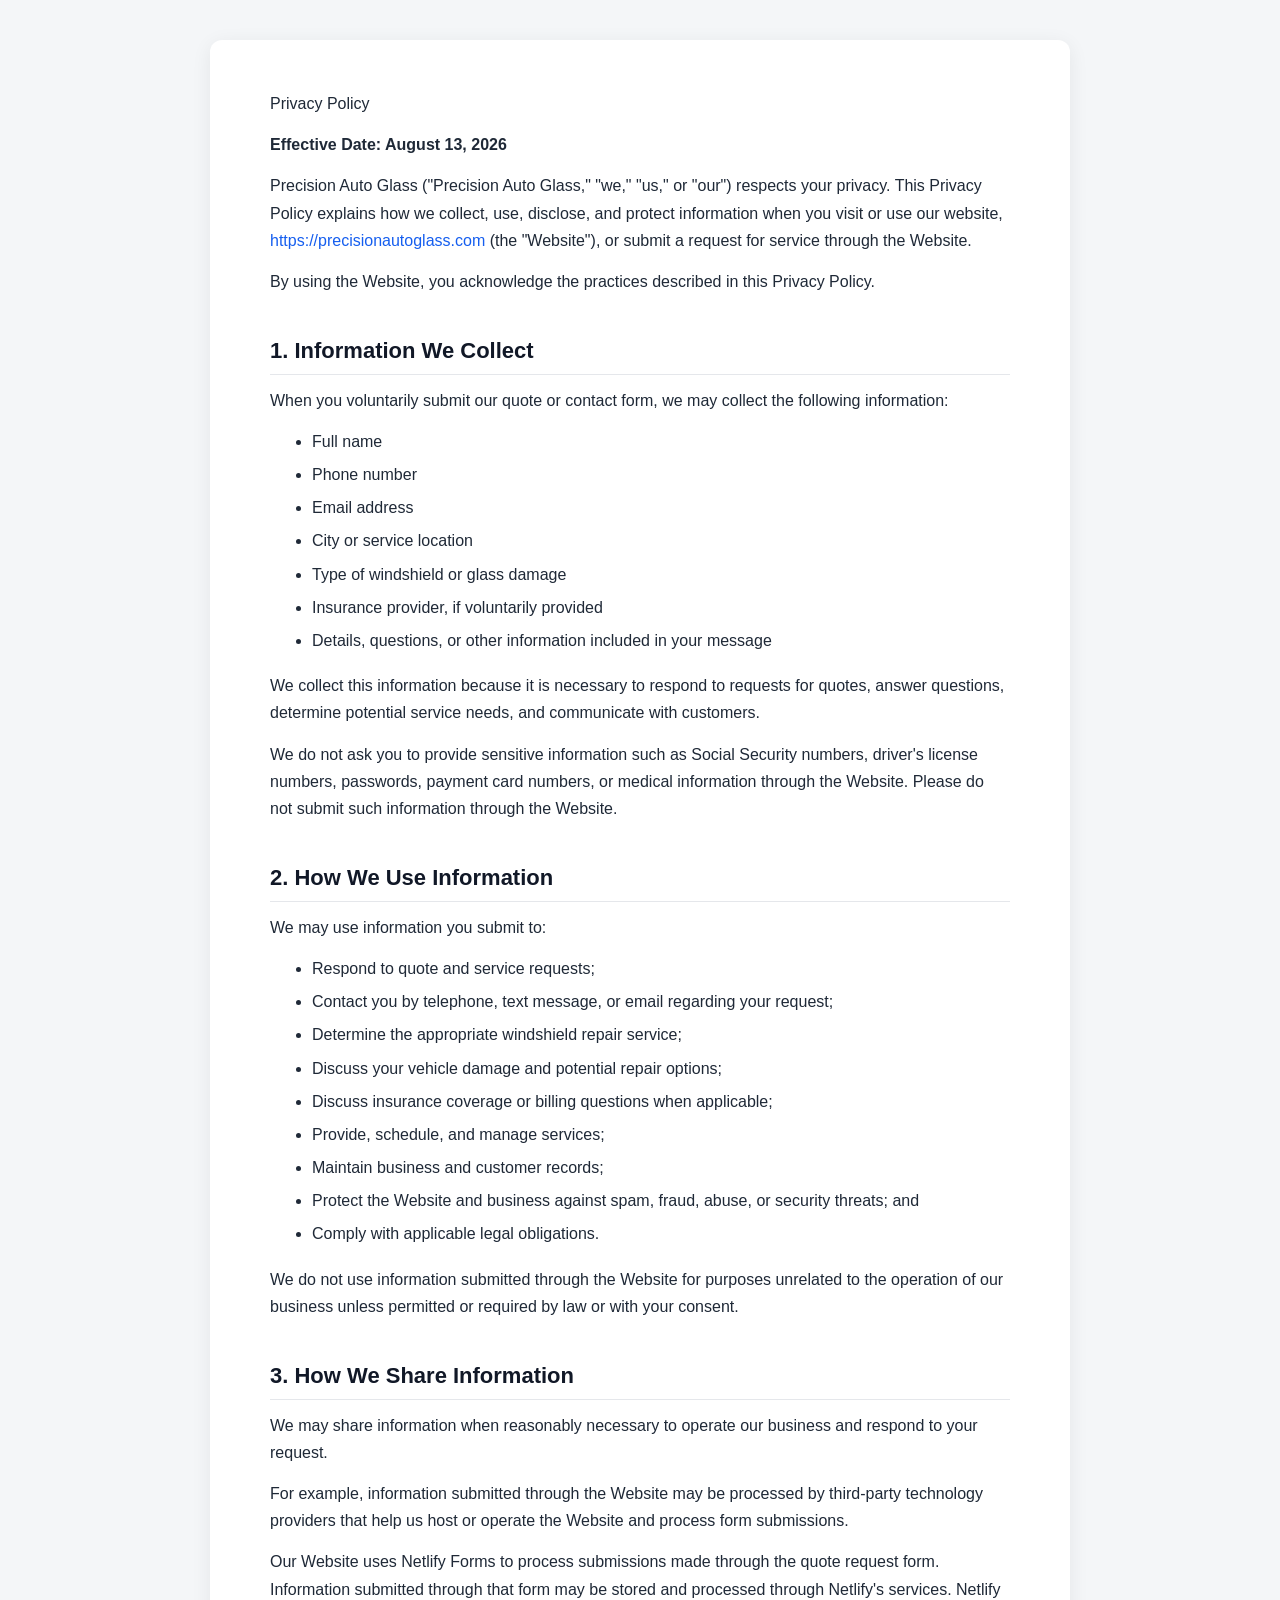
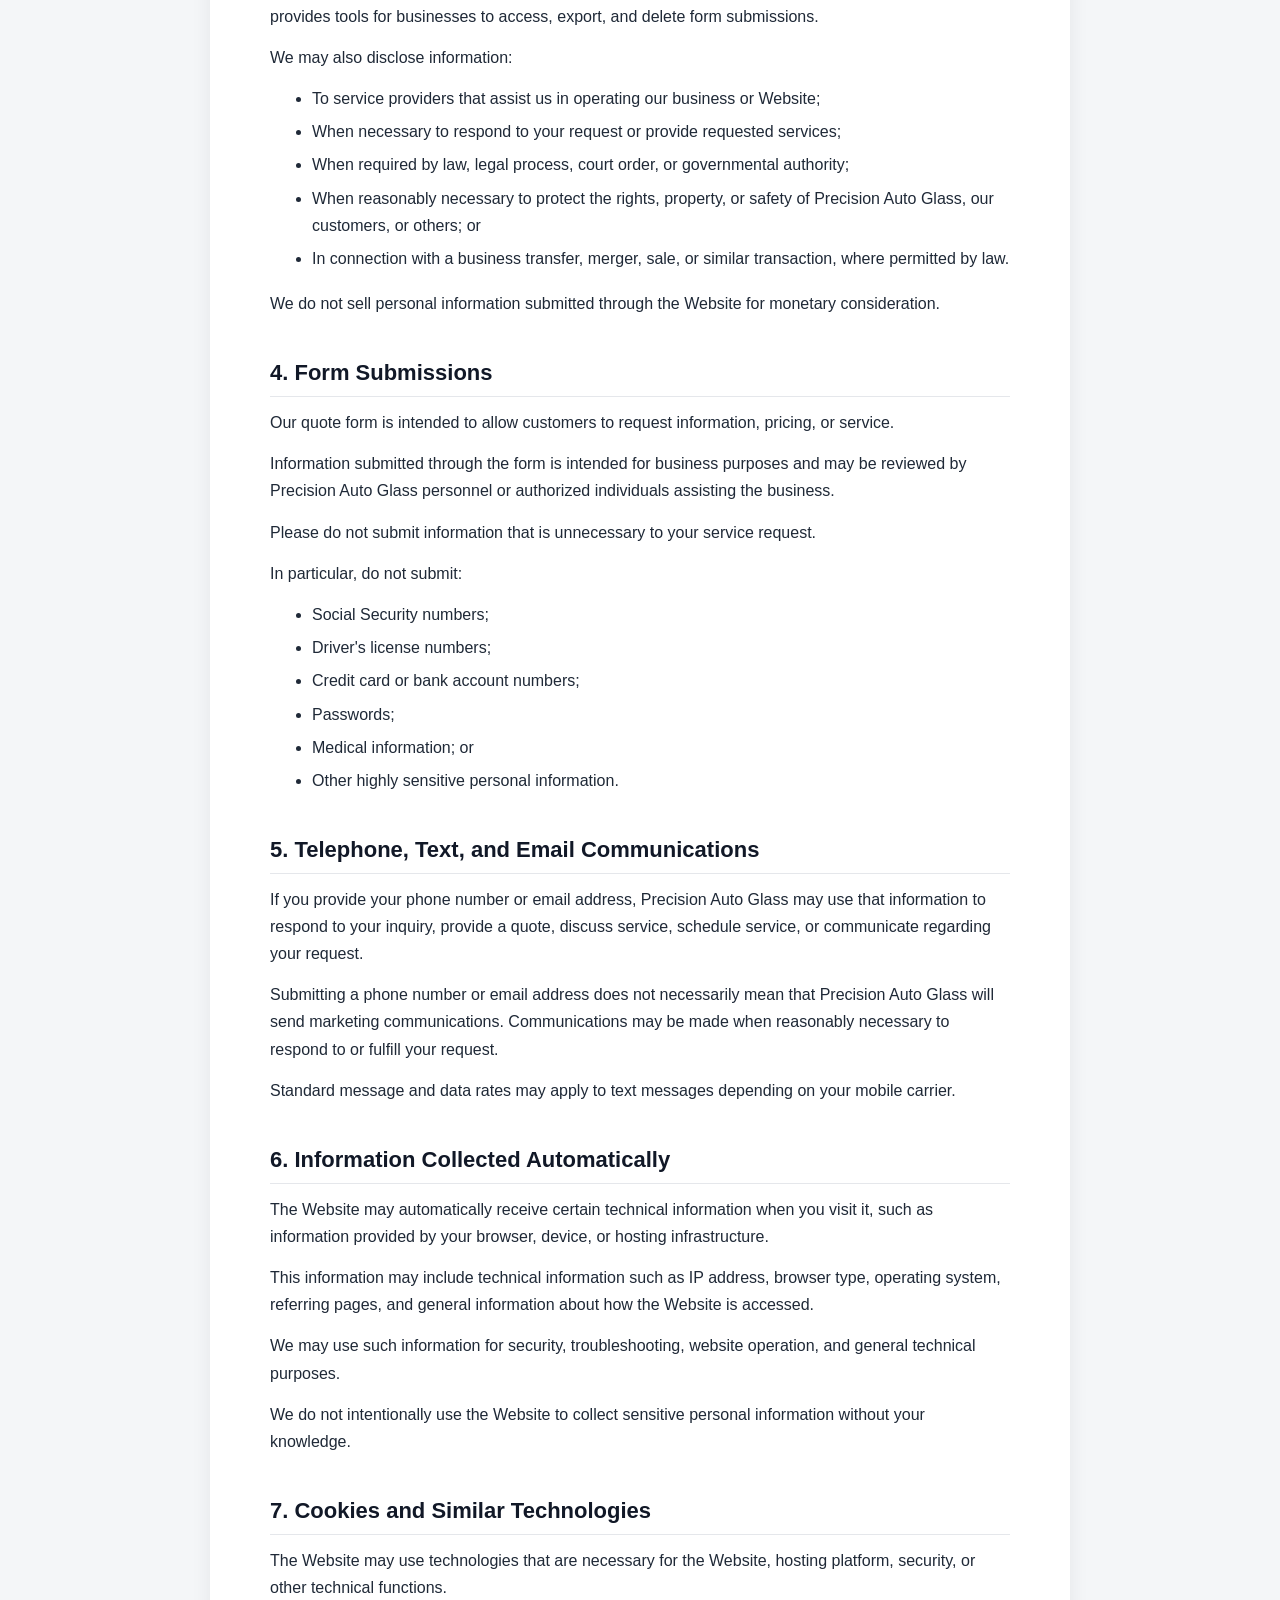
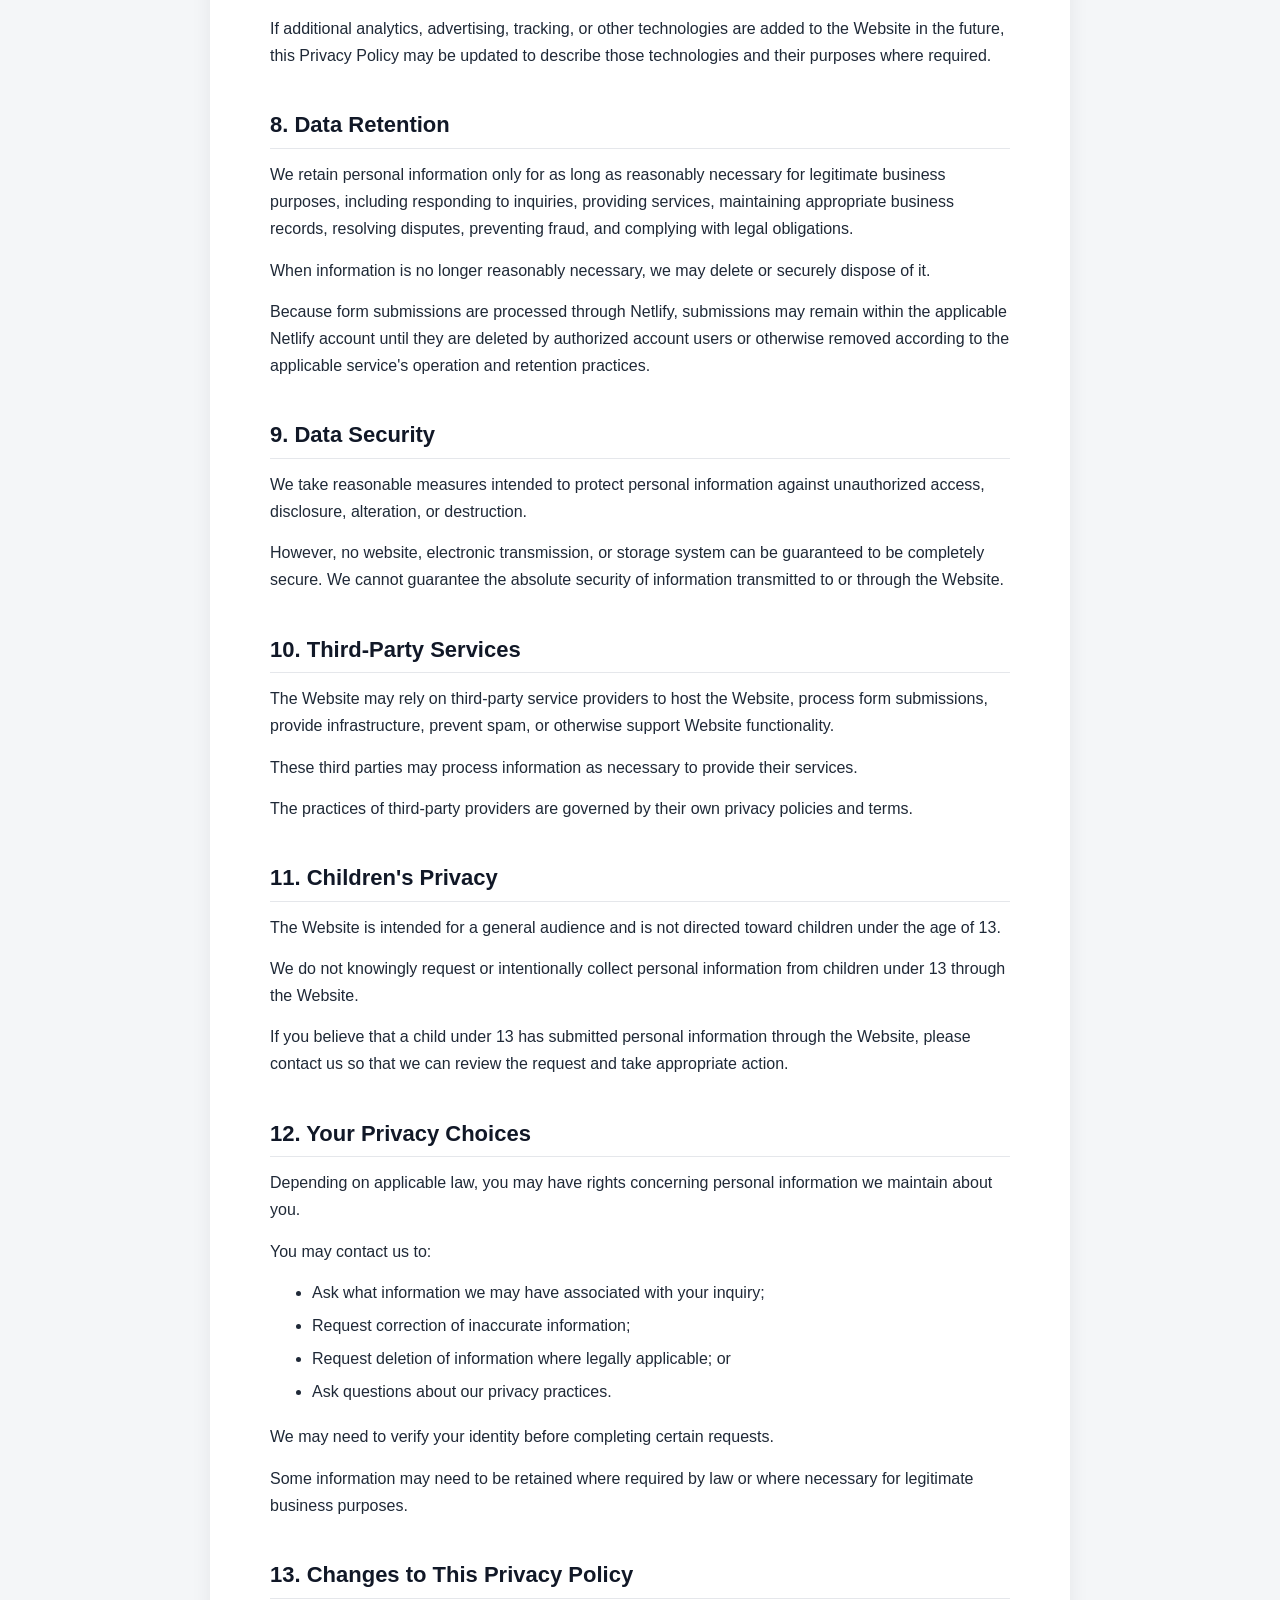
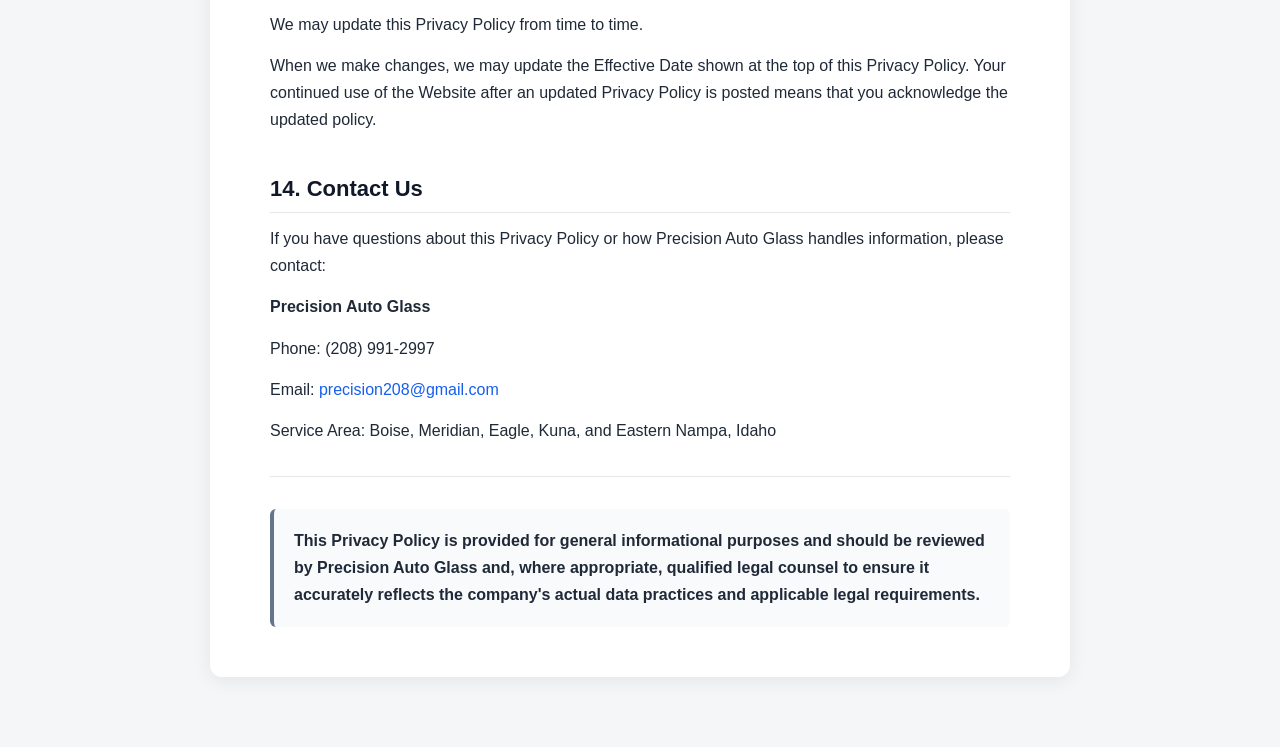
==== privacypolicy.html @ 4a52ff9f "added privacy and terms files" ====
<!DOCTYPE html>
<html lang="en">
<head>
  <meta charset="UTF-8">
  <meta name="viewport" content="width=device-width, initial-scale=1.0">
  <title>Privacy Policy | Precision Auto Glass</title>
  <style>
    * { box-sizing: border-box; }
    html { scroll-behavior: smooth; }
    body {
      margin: 0;
      font-family: Arial, Helvetica, sans-serif;
      line-height: 1.7;
      color: #1f2937;
      background: #f4f6f8;
    }
    .container {
      max-width: 900px;
      margin: 0 auto;
      padding: 40px 20px 70px;
    }
    .document {
      background: #fff;
      border-radius: 12px;
      padding: 50px 60px;
      box-shadow: 0 4px 20px rgba(0,0,0,.07);
    }
    h1 {
      margin: 0 0 10px;
      font-size: 34px;
      line-height: 1.2;
      color: #111827;
    }
    h2 {
      margin: 34px 0 12px;
      padding-top: 8px;
      font-size: 22px;
      line-height: 1.3;
      color: #111827;
      border-bottom: 1px solid #e5e7eb;
      padding-bottom: 8px;
    }
    p { margin: 0 0 14px; }
    ul {
      margin: 0 0 18px 22px;
      padding-left: 20px;
    }
    li { margin-bottom: 6px; }
    a {
      color: #155eef;
      text-decoration: none;
    }
    a:hover { text-decoration: underline; }
    hr {
      border: 0;
      border-top: 1px solid #e5e7eb;
      margin: 32px 0;
    }
    .notice {
      margin-top: 30px;
      padding: 18px 20px;
      background: #f8fafc;
      border-left: 4px solid #64748b;
      border-radius: 6px;
    }
    @media (max-width: 700px) {
      .container { padding: 20px 12px 40px; }
      .document {
        padding: 30px 22px;
        border-radius: 8px;
      }
      h1 { font-size: 28px; }
      h2 { font-size: 20px; }
    }
  </style>
</head>
<body>
  <main class="container">
    <article class="document">
      <p>Privacy Policy</p>
<p><strong>Effective Date: August 13, 2026</strong></p>
<p>Precision Auto Glass ("Precision Auto Glass," "we," "us," or "our") respects your privacy. This Privacy Policy explains how we collect, use, disclose, and protect information when you visit or use our website, <a href="https://precisionautoglass.com">https://precisionautoglass.com</a> (the "Website"), or submit a request for service through the Website.</p>
<p>By using the Website, you acknowledge the practices described in this Privacy Policy.</p>
<h2>1. Information We Collect</h2>
<p>When you voluntarily submit our quote or contact form, we may collect the following information:</p>
<ul>
<li>Full name</li>
<li>Phone number</li>
<li>Email address</li>
<li>City or service location</li>
<li>Type of windshield or glass damage</li>
<li>Insurance provider, if voluntarily provided</li>
<li>Details, questions, or other information included in your message</li>
</ul>
<p>We collect this information because it is necessary to respond to requests for quotes, answer questions, determine potential service needs, and communicate with customers.</p>
<p>We do not ask you to provide sensitive information such as Social Security numbers, driver's license numbers, passwords, payment card numbers, or medical information through the Website. Please do not submit such information through the Website.</p>
<h2>2. How We Use Information</h2>
<p>We may use information you submit to:</p>
<ul>
<li>Respond to quote and service requests;</li>
<li>Contact you by telephone, text message, or email regarding your request;</li>
<li>Determine the appropriate windshield repair service;</li>
<li>Discuss your vehicle damage and potential repair options;</li>
<li>Discuss insurance coverage or billing questions when applicable;</li>
<li>Provide, schedule, and manage services;</li>
<li>Maintain business and customer records;</li>
<li>Protect the Website and business against spam, fraud, abuse, or security threats; and</li>
<li>Comply with applicable legal obligations.</li>
</ul>
<p>We do not use information submitted through the Website for purposes unrelated to the operation of our business unless permitted or required by law or with your consent.</p>
<h2>3. How We Share Information</h2>
<p>We may share information when reasonably necessary to operate our business and respond to your request.</p>
<p>For example, information submitted through the Website may be processed by third-party technology providers that help us host or operate the Website and process form submissions.</p>
<p>Our Website uses Netlify Forms to process submissions made through the quote request form. Information submitted through that form may be stored and processed through Netlify's services. Netlify provides tools for businesses to access, export, and delete form submissions.</p>
<p>We may also disclose information:</p>
<ul>
<li>To service providers that assist us in operating our business or Website;</li>
<li>When necessary to respond to your request or provide requested services;</li>
<li>When required by law, legal process, court order, or governmental authority;</li>
<li>When reasonably necessary to protect the rights, property, or safety of Precision Auto Glass, our customers, or others; or</li>
<li>In connection with a business transfer, merger, sale, or similar transaction, where permitted by law.</li>
</ul>
<p>We do not sell personal information submitted through the Website for monetary consideration.</p>
<h2>4. Form Submissions</h2>
<p>Our quote form is intended to allow customers to request information, pricing, or service.</p>
<p>Information submitted through the form is intended for business purposes and may be reviewed by Precision Auto Glass personnel or authorized individuals assisting the business.</p>
<p>Please do not submit information that is unnecessary to your service request.</p>
<p>In particular, do not submit:</p>
<ul>
<li>Social Security numbers;</li>
<li>Driver's license numbers;</li>
<li>Credit card or bank account numbers;</li>
<li>Passwords;</li>
<li>Medical information; or</li>
<li>Other highly sensitive personal information.</li>
</ul>
<h2>5. Telephone, Text, and Email Communications</h2>
<p>If you provide your phone number or email address, Precision Auto Glass may use that information to respond to your inquiry, provide a quote, discuss service, schedule service, or communicate regarding your request.</p>
<p>Submitting a phone number or email address does not necessarily mean that Precision Auto Glass will send marketing communications. Communications may be made when reasonably necessary to respond to or fulfill your request.</p>
<p>Standard message and data rates may apply to text messages depending on your mobile carrier.</p>
<h2>6. Information Collected Automatically</h2>
<p>The Website may automatically receive certain technical information when you visit it, such as information provided by your browser, device, or hosting infrastructure.</p>
<p>This information may include technical information such as IP address, browser type, operating system, referring pages, and general information about how the Website is accessed.</p>
<p>We may use such information for security, troubleshooting, website operation, and general technical purposes.</p>
<p>We do not intentionally use the Website to collect sensitive personal information without your knowledge.</p>
<h2>7. Cookies and Similar Technologies</h2>
<p>The Website may use technologies that are necessary for the Website, hosting platform, security, or other technical functions.</p>
<p>If additional analytics, advertising, tracking, or other technologies are added to the Website in the future, this Privacy Policy may be updated to describe those technologies and their purposes where required.</p>
<h2>8. Data Retention</h2>
<p>We retain personal information only for as long as reasonably necessary for legitimate business purposes, including responding to inquiries, providing services, maintaining appropriate business records, resolving disputes, preventing fraud, and complying with legal obligations.</p>
<p>When information is no longer reasonably necessary, we may delete or securely dispose of it.</p>
<p>Because form submissions are processed through Netlify, submissions may remain within the applicable Netlify account until they are deleted by authorized account users or otherwise removed according to the applicable service's operation and retention practices.</p>
<h2>9. Data Security</h2>
<p>We take reasonable measures intended to protect personal information against unauthorized access, disclosure, alteration, or destruction.</p>
<p>However, no website, electronic transmission, or storage system can be guaranteed to be completely secure. We cannot guarantee the absolute security of information transmitted to or through the Website.</p>
<h2>10. Third-Party Services</h2>
<p>The Website may rely on third-party service providers to host the Website, process form submissions, provide infrastructure, prevent spam, or otherwise support Website functionality.</p>
<p>These third parties may process information as necessary to provide their services.</p>
<p>The practices of third-party providers are governed by their own privacy policies and terms.</p>
<h2>11. Children's Privacy</h2>
<p>The Website is intended for a general audience and is not directed toward children under the age of 13.</p>
<p>We do not knowingly request or intentionally collect personal information from children under 13 through the Website.</p>
<p>If you believe that a child under 13 has submitted personal information through the Website, please contact us so that we can review the request and take appropriate action.</p>
<h2>12. Your Privacy Choices</h2>
<p>Depending on applicable law, you may have rights concerning personal information we maintain about you.</p>
<p>You may contact us to:</p>
<ul>
<li>Ask what information we may have associated with your inquiry;</li>
<li>Request correction of inaccurate information;</li>
<li>Request deletion of information where legally applicable; or</li>
<li>Ask questions about our privacy practices.</li>
</ul>
<p>We may need to verify your identity before completing certain requests.</p>
<p>Some information may need to be retained where required by law or where necessary for legitimate business purposes.</p>
<h2>13. Changes to This Privacy Policy</h2>
<p>We may update this Privacy Policy from time to time.</p>
<p>When we make changes, we may update the Effective Date shown at the top of this Privacy Policy. Your continued use of the Website after an updated Privacy Policy is posted means that you acknowledge the updated policy.</p>
<h2>14. Contact Us</h2>
<p>If you have questions about this Privacy Policy or how Precision Auto Glass handles information, please contact:</p>
<p><strong>Precision Auto Glass</strong></p>
<p>Phone: (208) 991-2997</p>
<p>Email: <a href="mailto:precision208@gmail.com">precision208@gmail.com</a></p>
<p>Service Area: Boise, Meridian, Eagle, Kuna, and Eastern Nampa, Idaho</p>
<hr>
<div class="notice"><strong>This Privacy Policy is provided for general informational purposes and should be reviewed by Precision Auto Glass and, where appropriate, qualified legal counsel to ensure it accurately reflects the company's actual data practices and applicable legal requirements.</strong></div>
    </article>
  </main>
</body>
</html>
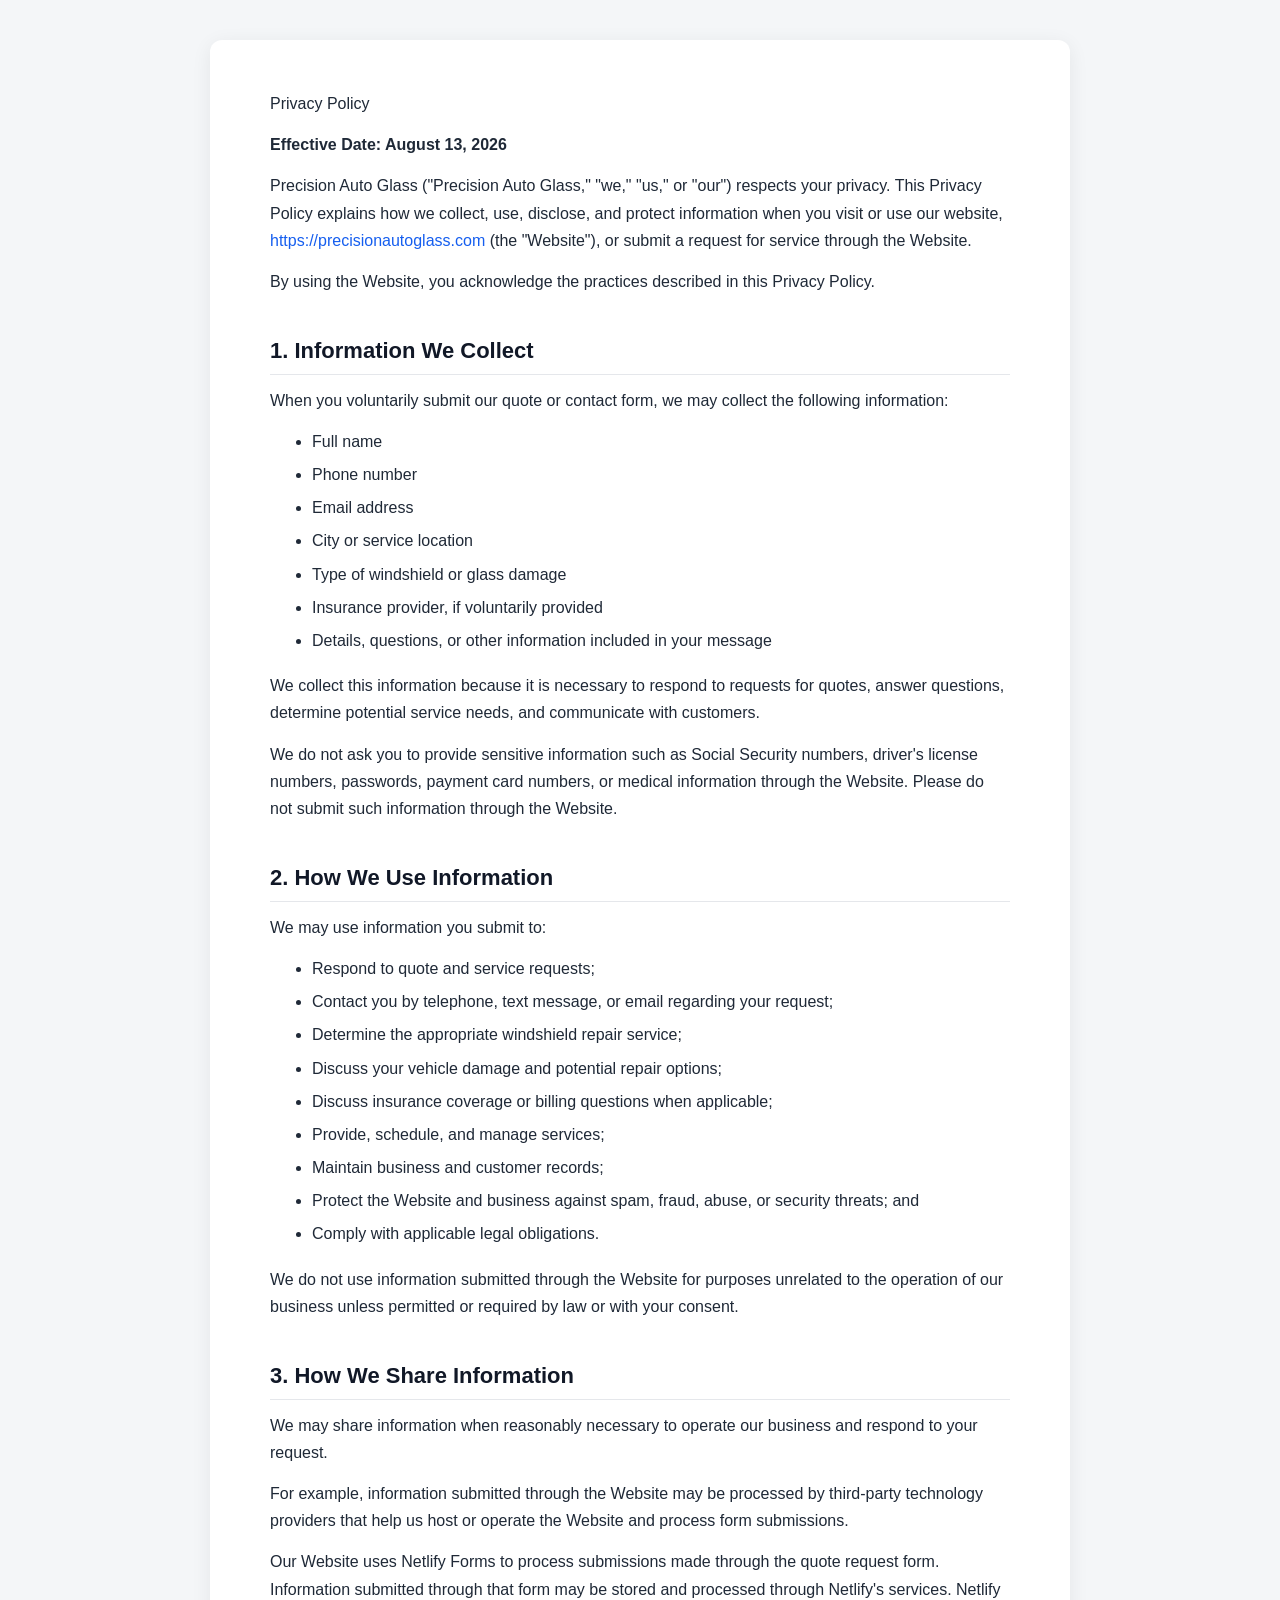
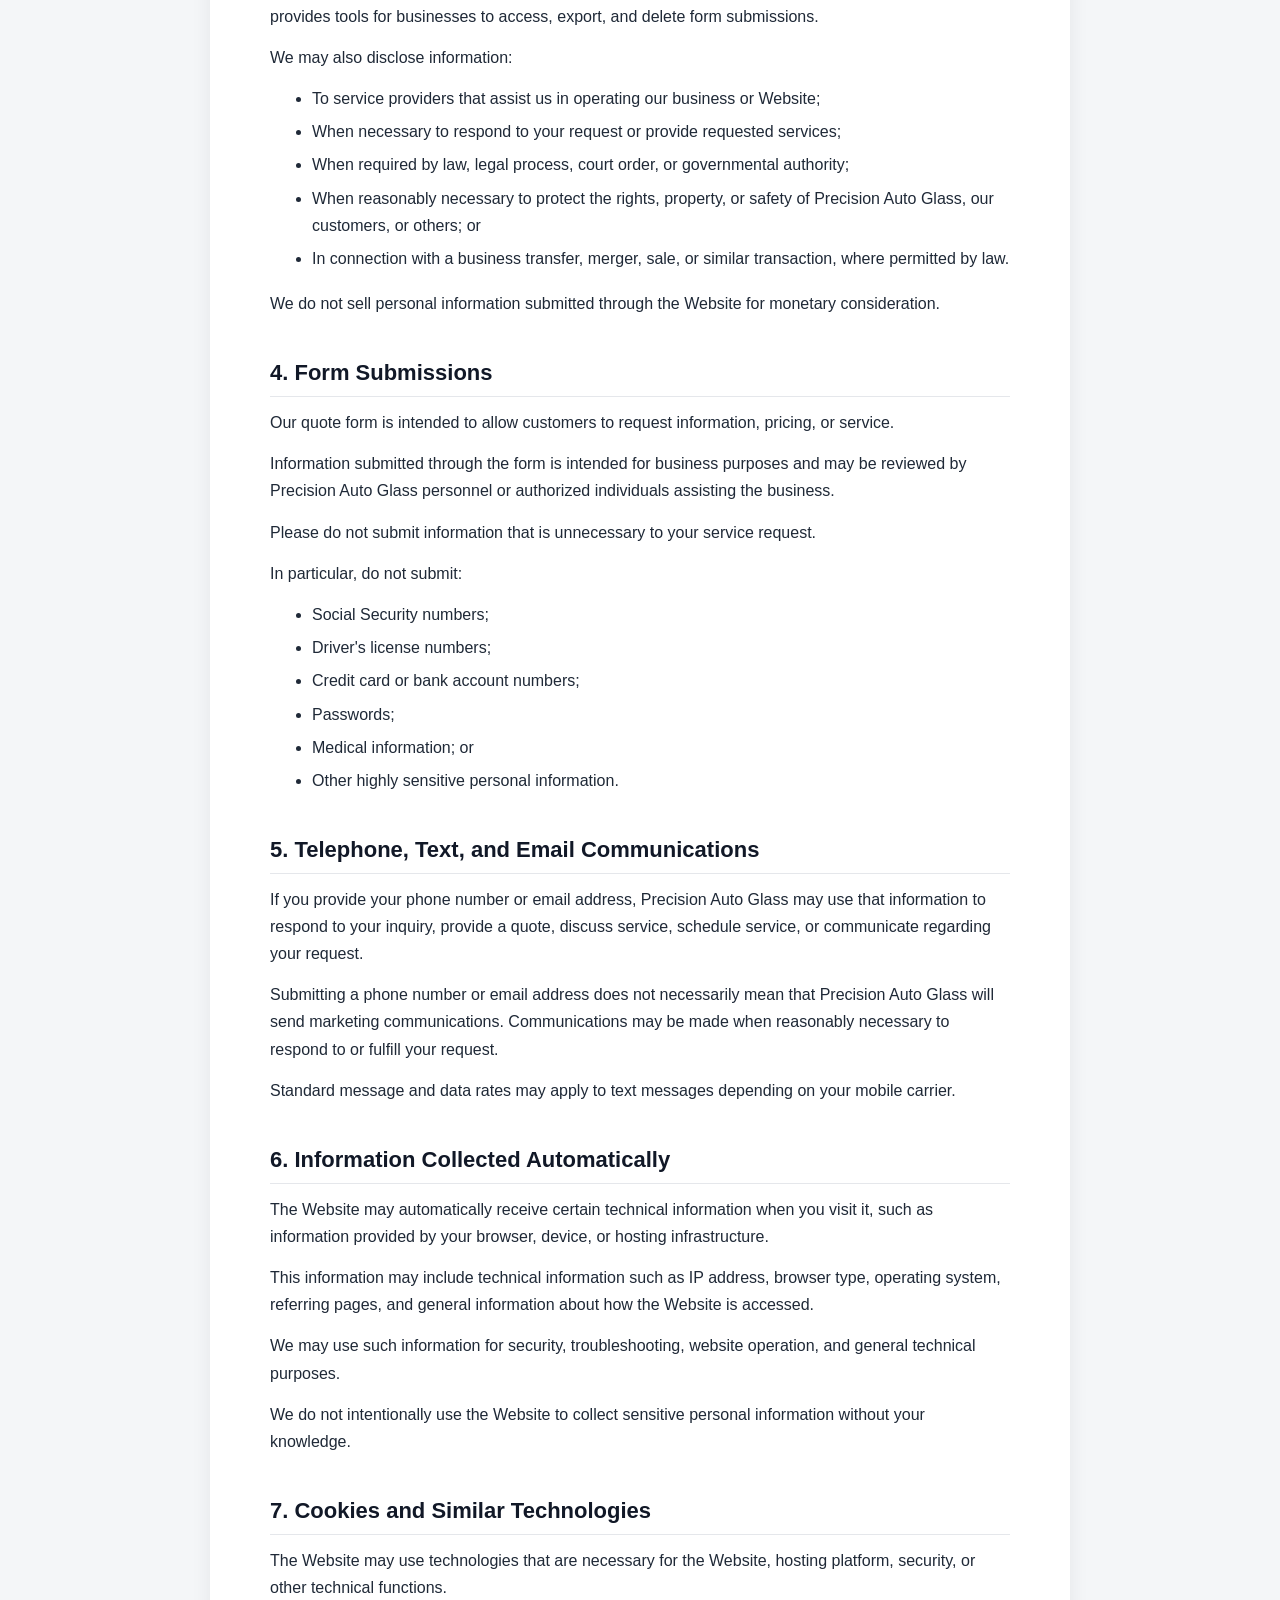
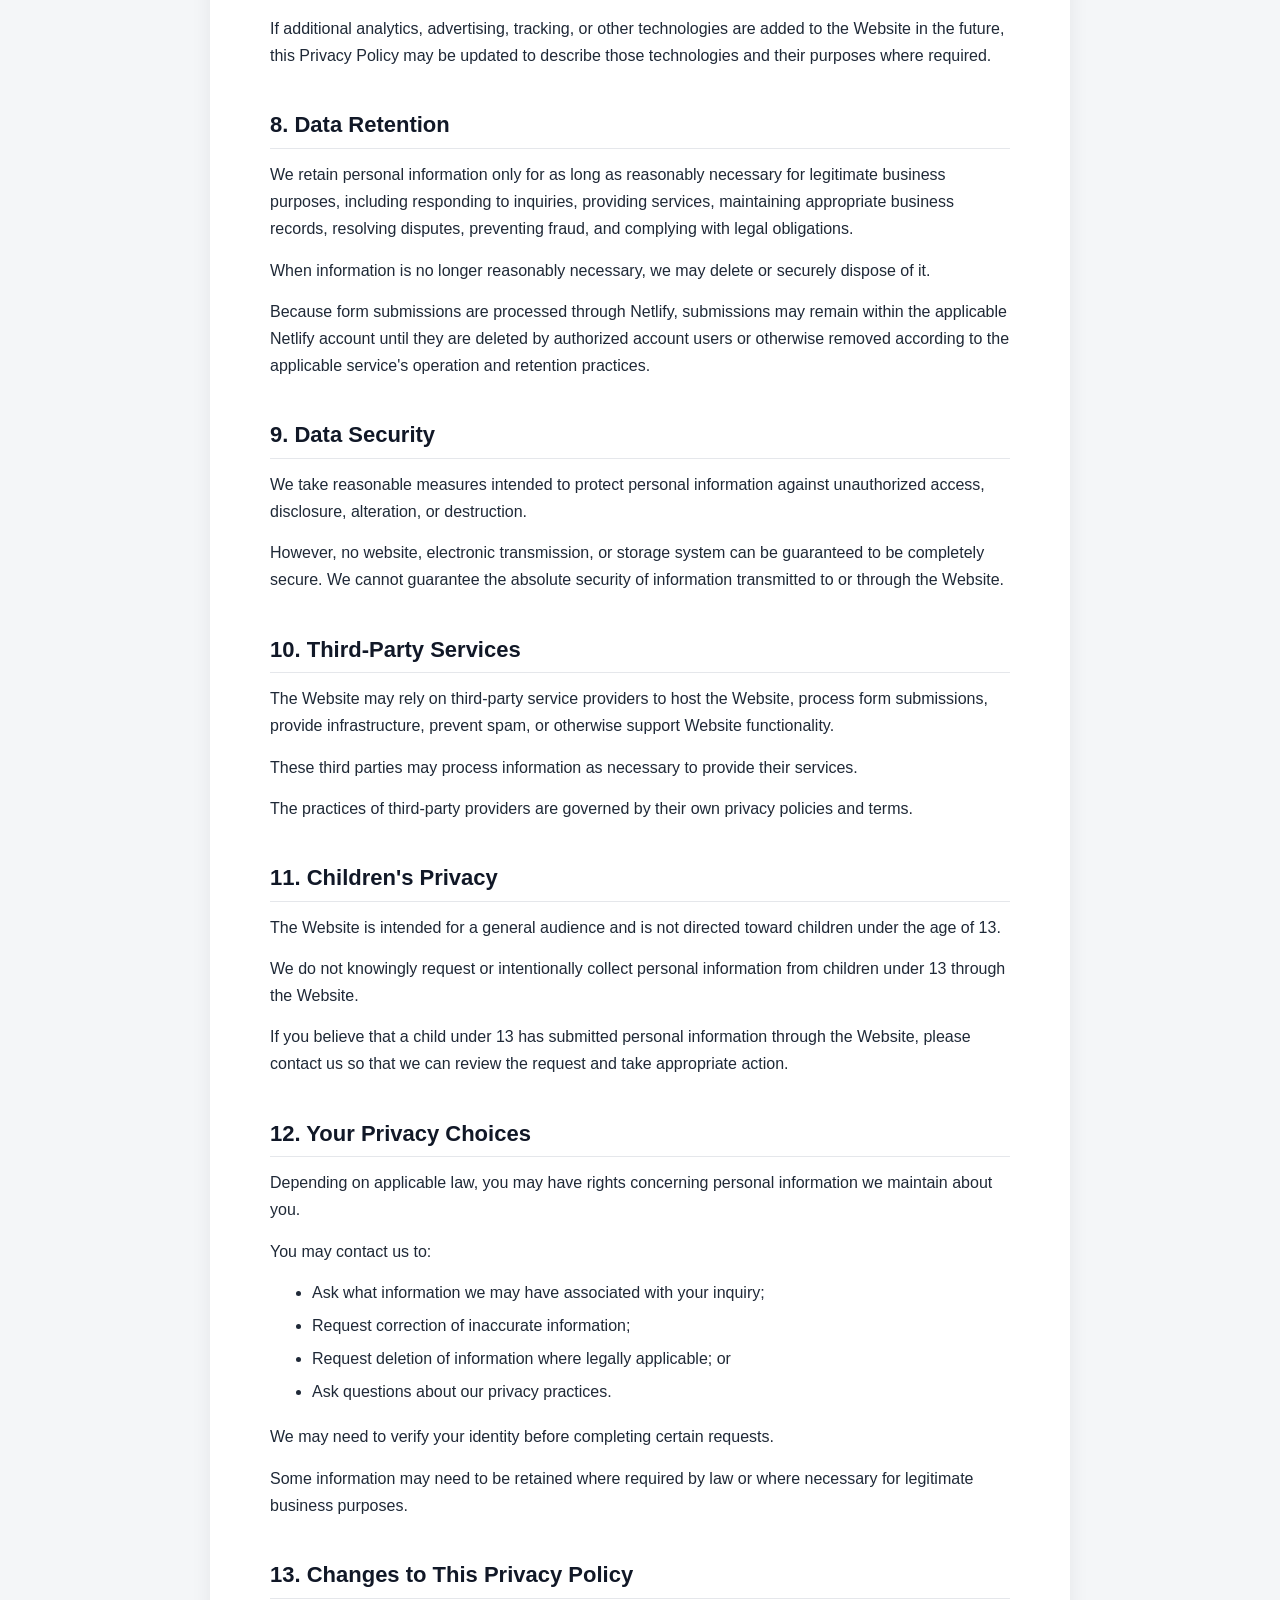
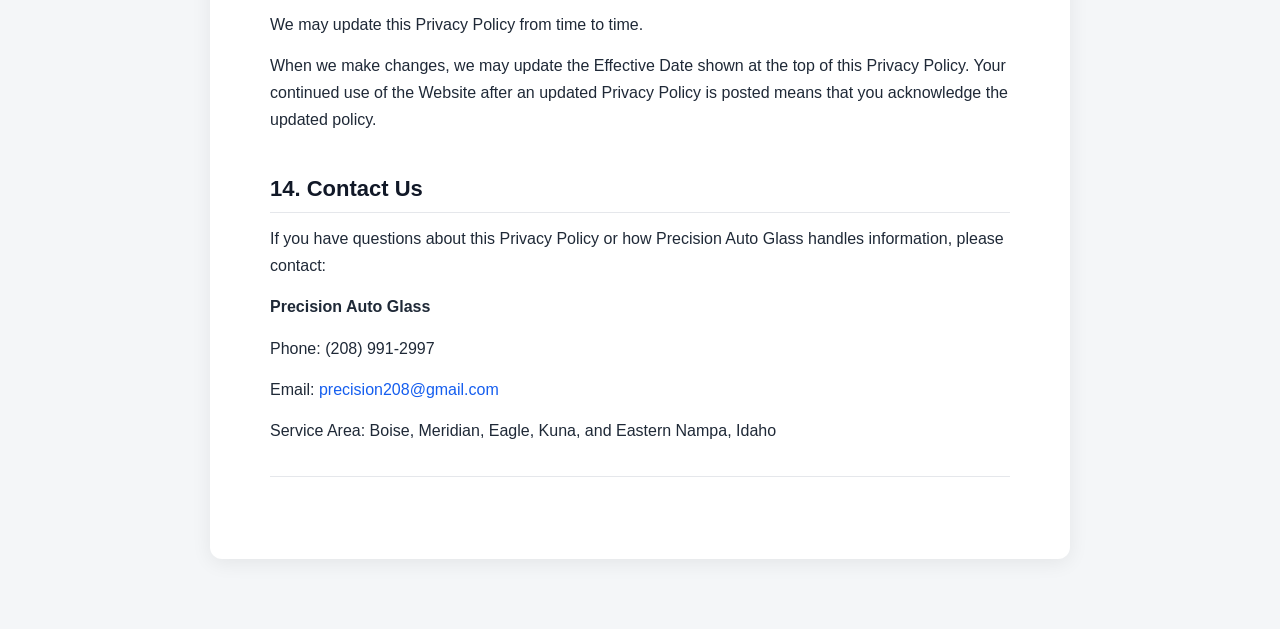
==== commit 7924a227: "fixed ai thing" ====
--- a/privacypolicy.html
+++ b/privacypolicy.html
@@ -182,7 +182,6 @@
 <p>Email: <a href="mailto:precision208@gmail.com">precision208@gmail.com</a></p>
 <p>Service Area: Boise, Meridian, Eagle, Kuna, and Eastern Nampa, Idaho</p>
 <hr>
-<div class="notice"><strong>This Privacy Policy is provided for general informational purposes and should be reviewed by Precision Auto Glass and, where appropriate, qualified legal counsel to ensure it accurately reflects the company's actual data practices and applicable legal requirements.</strong></div>
     </article>
   </main>
 </body>
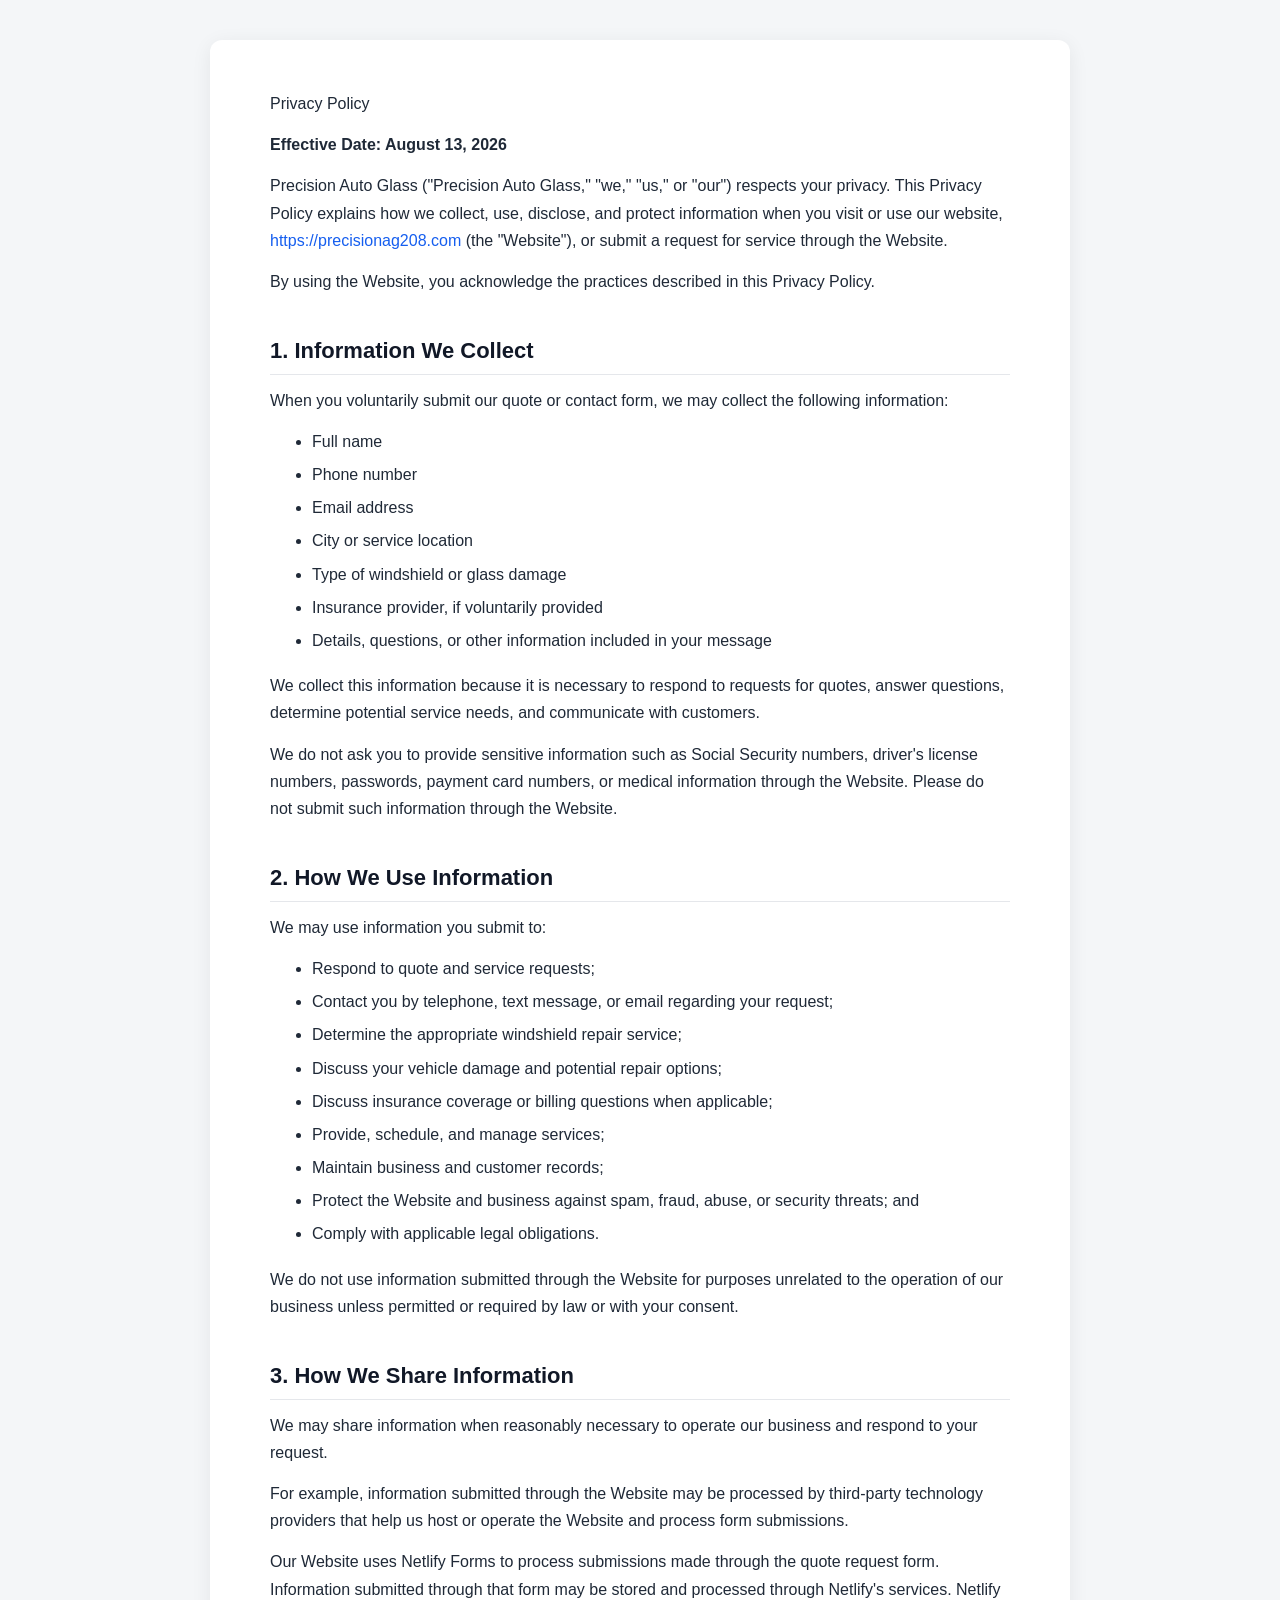
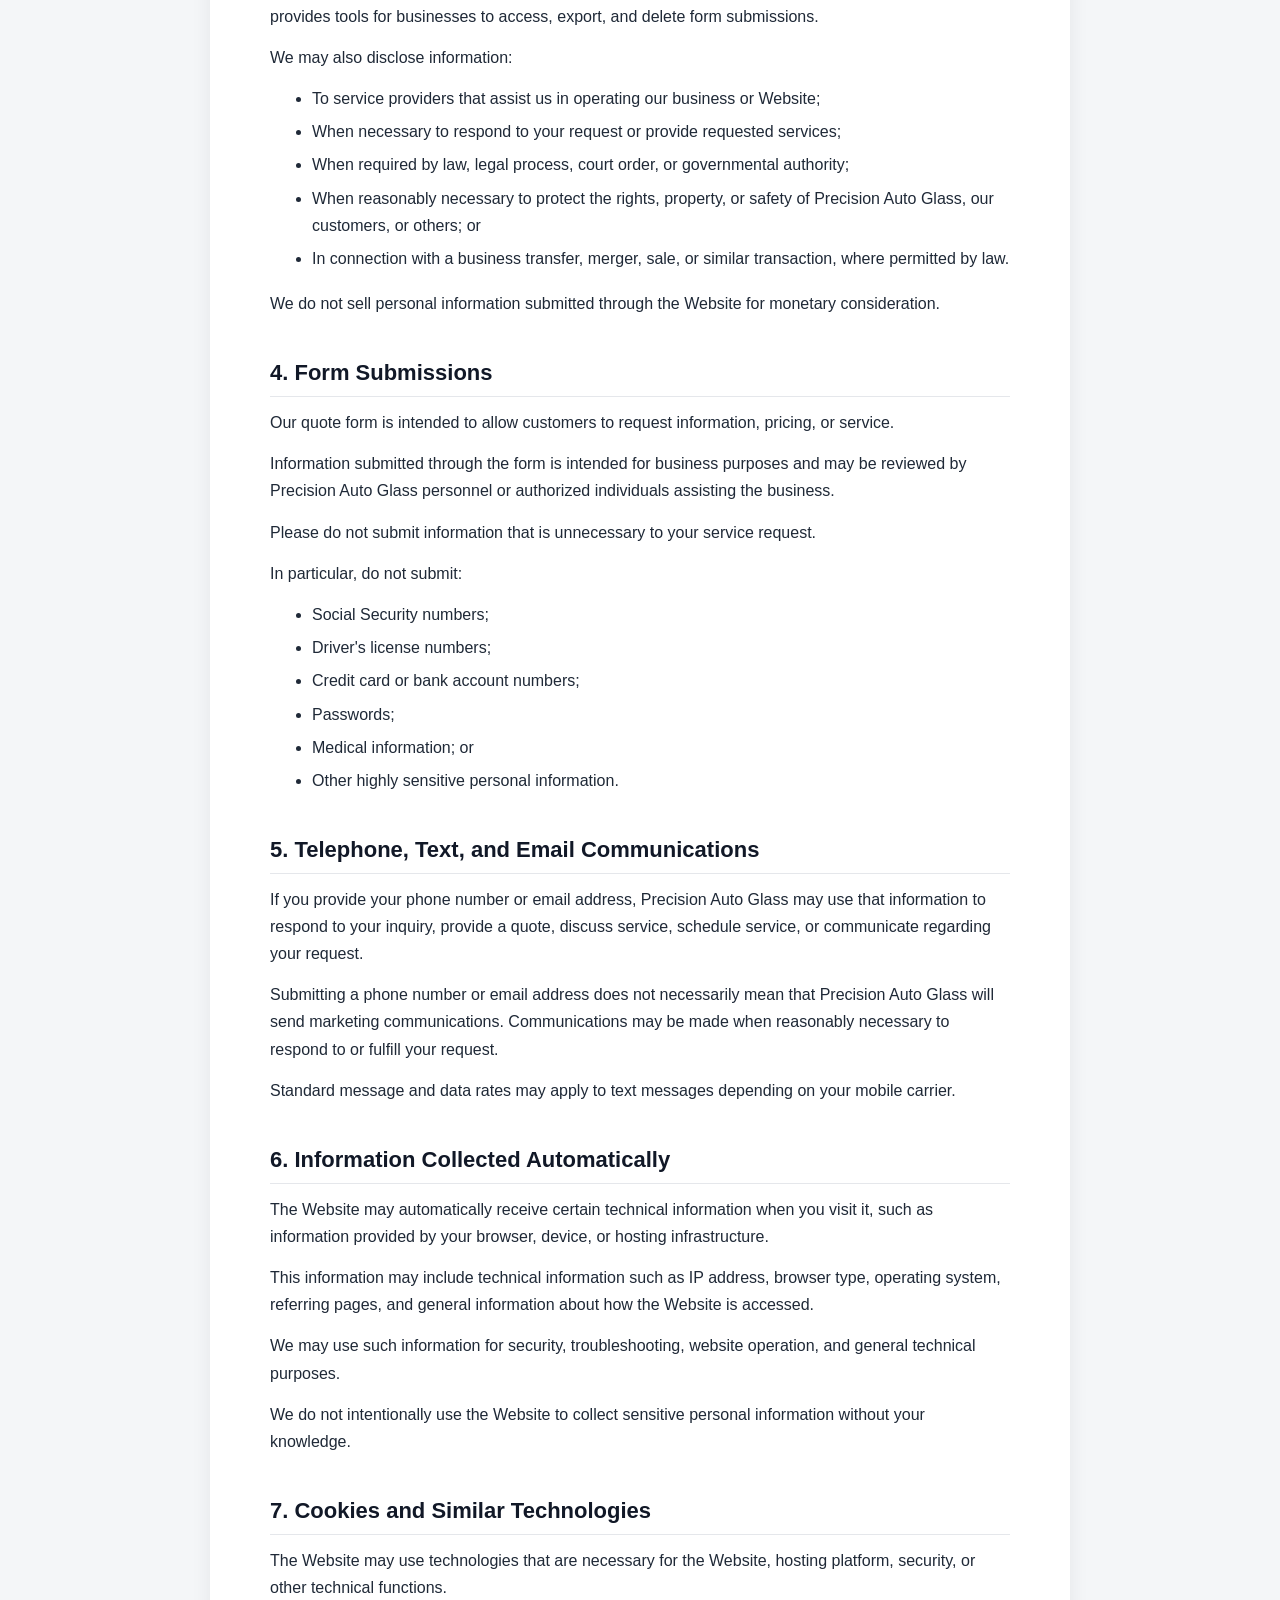
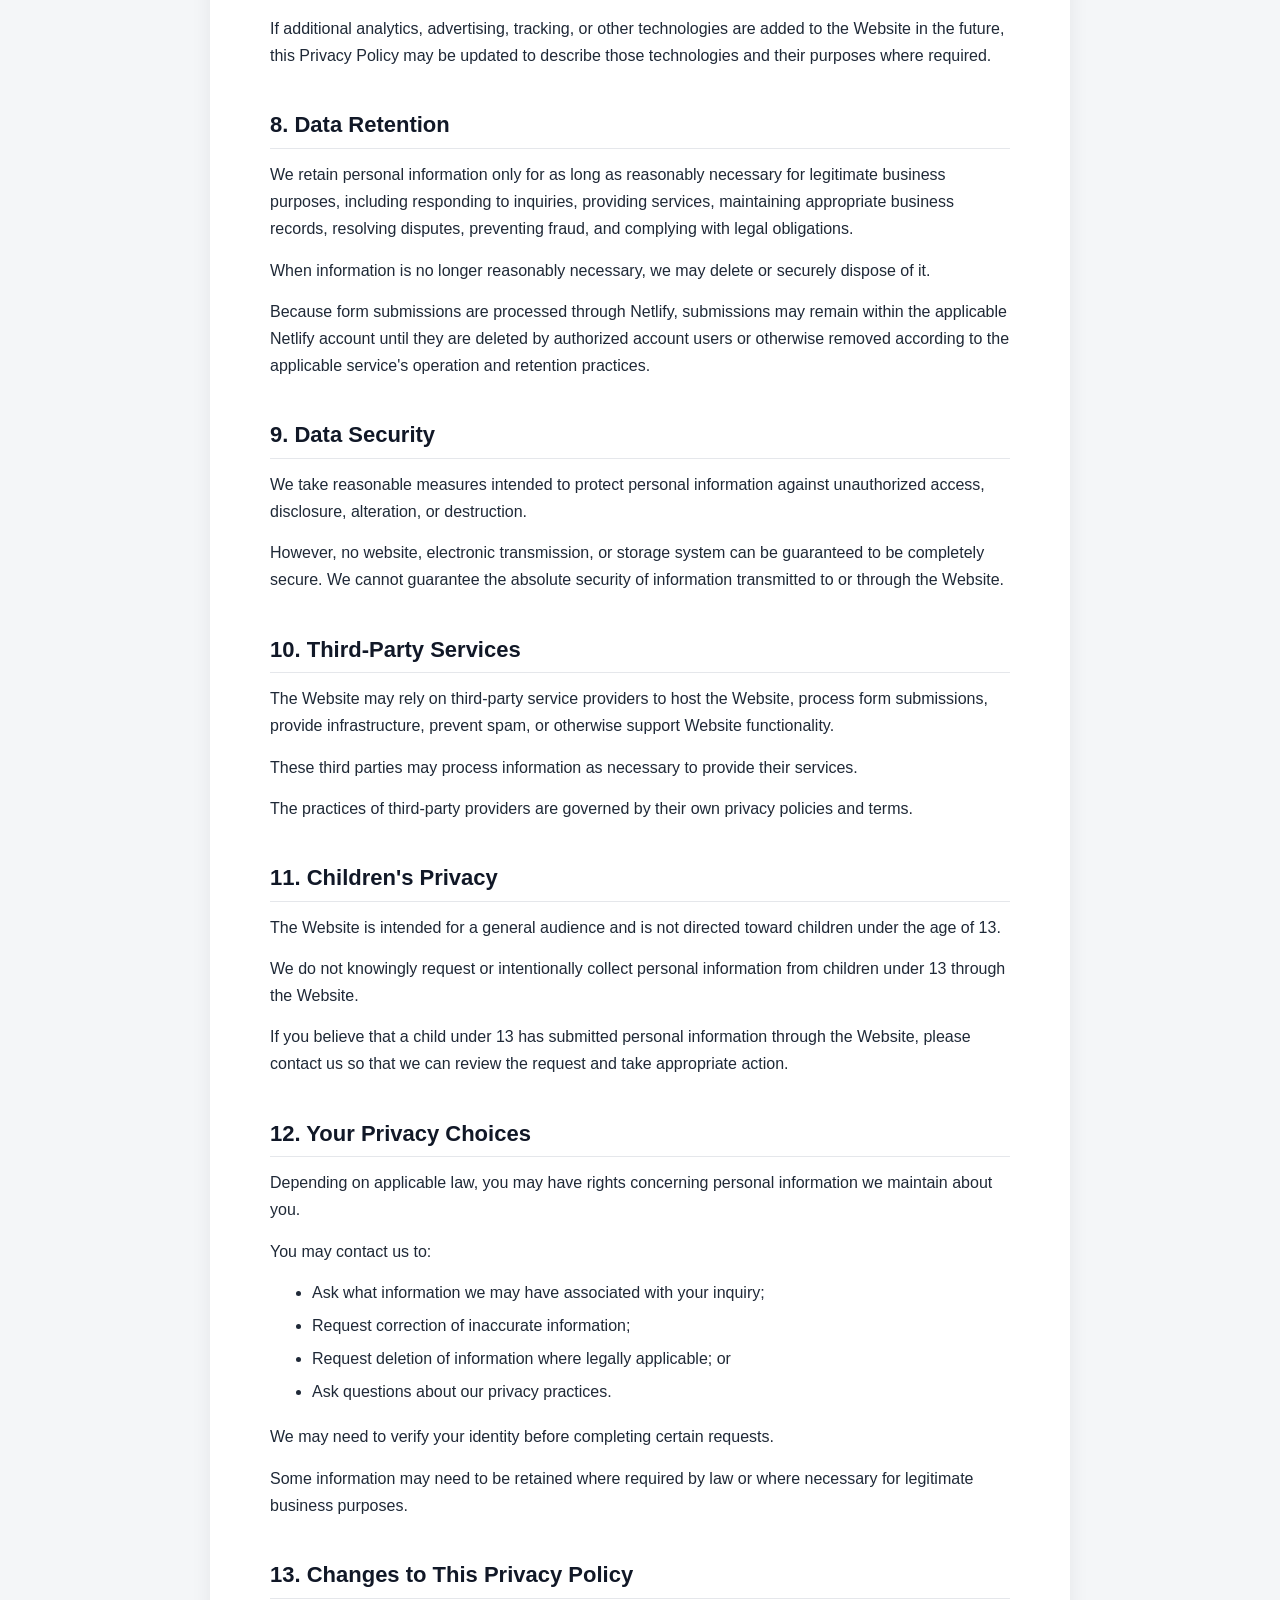
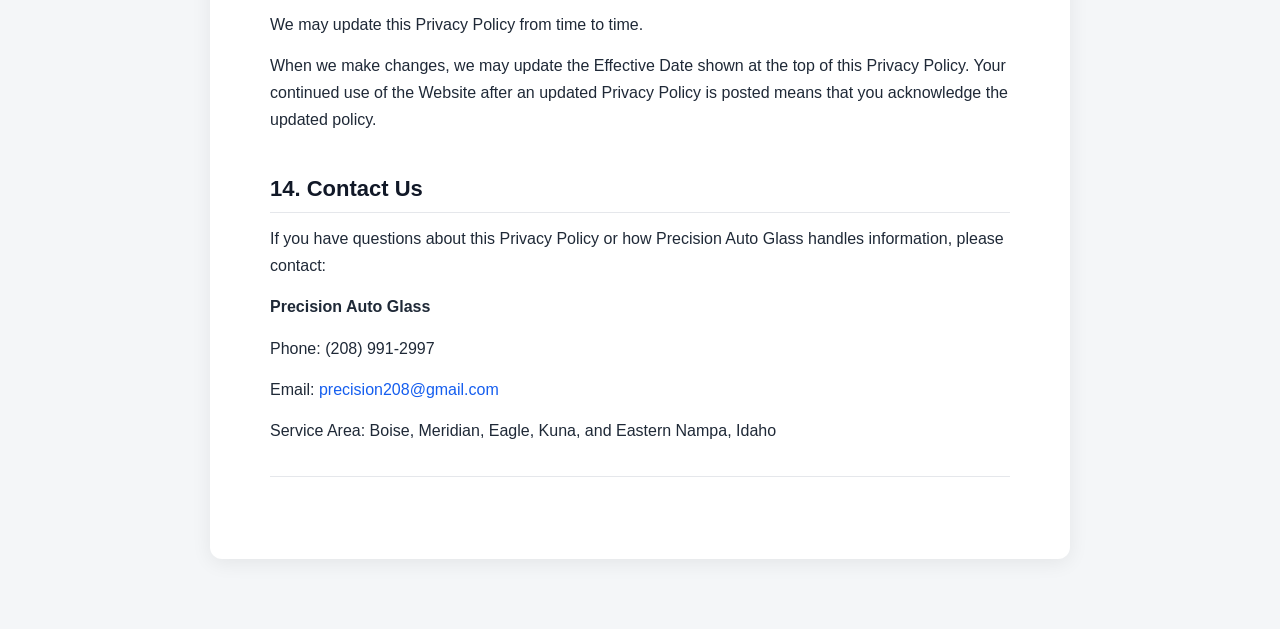
==== commit 908e8ed5: "fixed name for policy thing" ====
--- a/privacypolicy.html
+++ b/privacypolicy.html
@@ -79,7 +79,7 @@
     <article class="document">
       <p>Privacy Policy</p>
 <p><strong>Effective Date: August 13, 2026</strong></p>
-<p>Precision Auto Glass ("Precision Auto Glass," "we," "us," or "our") respects your privacy. This Privacy Policy explains how we collect, use, disclose, and protect information when you visit or use our website, <a href="https://precisionautoglass.com">https://precisionautoglass.com</a> (the "Website"), or submit a request for service through the Website.</p>
+<p>Precision Auto Glass ("Precision Auto Glass," "we," "us," or "our") respects your privacy. This Privacy Policy explains how we collect, use, disclose, and protect information when you visit or use our website, <a href="https://precisionag208.com">https://precisionag208.com</a> (the "Website"), or submit a request for service through the Website.</p>
 <p>By using the Website, you acknowledge the practices described in this Privacy Policy.</p>
 <h2>1. Information We Collect</h2>
 <p>When you voluntarily submit our quote or contact form, we may collect the following information:</p>
